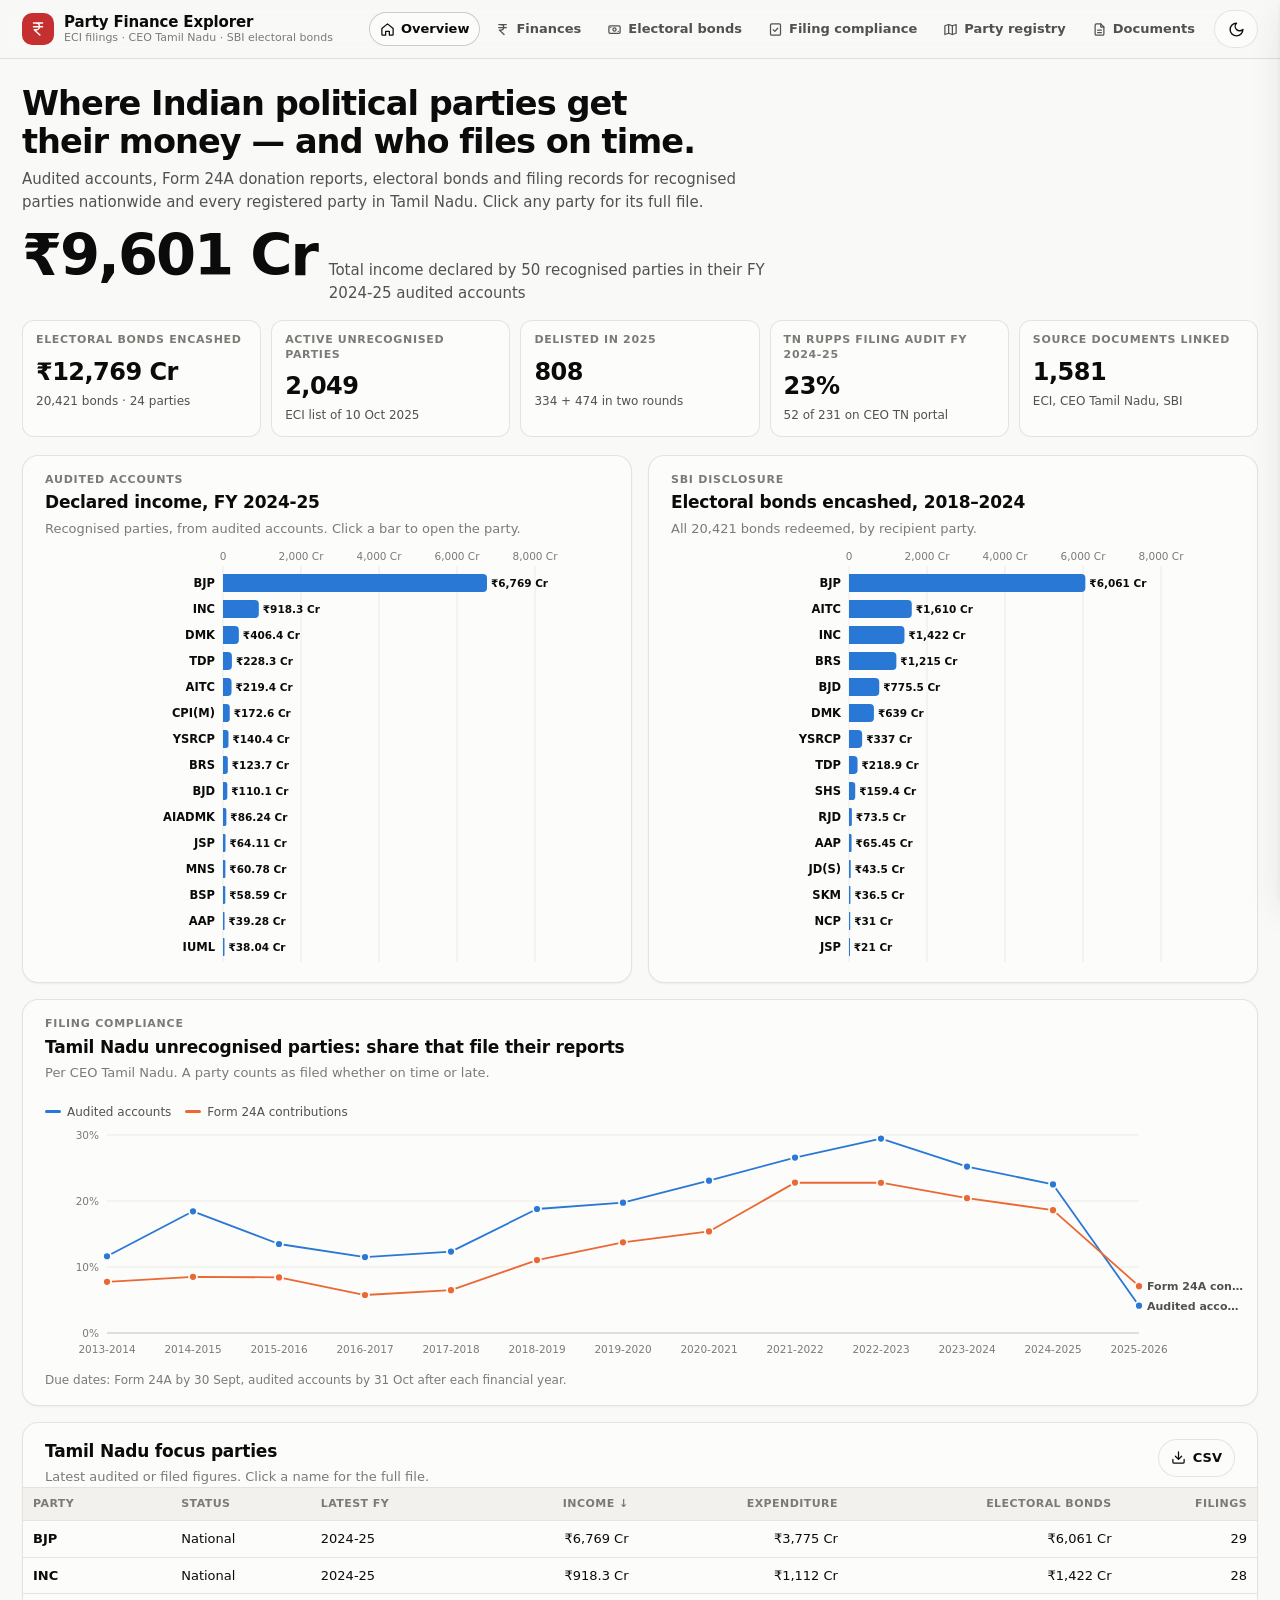
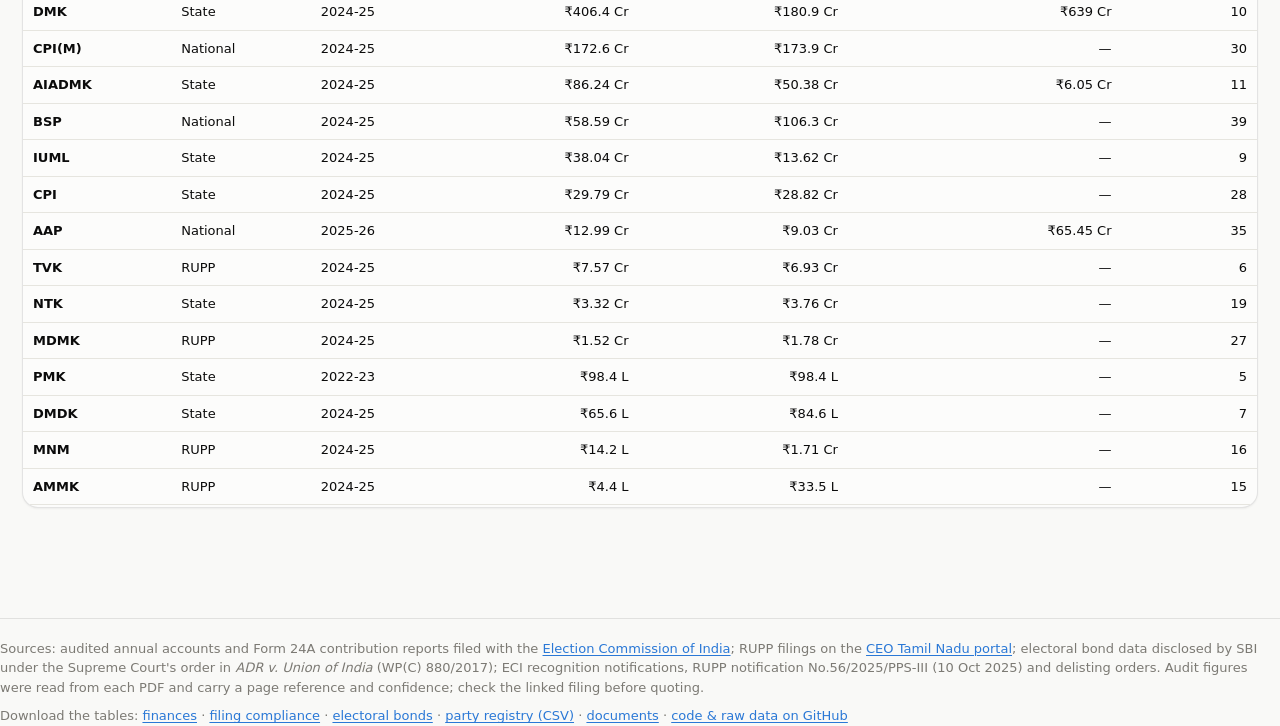
==== public/index.html @ d9f00700 "Party Finance Explorer: Indian political party finances from ECI, CEO Tamil Nadu and SBI filings Das" ====
<!doctype html>
<html lang="en">
<head>
<meta charset="utf-8">
<meta name="viewport" content="width=device-width, initial-scale=1, viewport-fit=cover">
<title>Party Finance Explorer</title>
<meta name="description" content="Explore Indian political parties' audited accounts, Form 24A contributions, electoral bonds, filing compliance and the ECI party registry. Every figure links to its official source.">
<meta name="color-scheme" content="light dark">
<link rel="icon" href="data:image/svg+xml,%3Csvg xmlns='http://www.w3.org/2000/svg' viewBox='0 0 32 32'%3E%3Crect width='32' height='32' rx='8' fill='%23c62f2f'/%3E%3Cpath d='M9 22V10h6.5a4 4 0 0 1 0 8H9' fill='none' stroke='%23fff' stroke-width='2.6' stroke-linecap='round' stroke-linejoin='round'/%3E%3C/svg%3E">
<link rel="stylesheet" href="kit/kit.css">
<link rel="stylesheet" href="app.css">
</head>
<body>
<svg xmlns="http://www.w3.org/2000/svg" style="display:none" aria-hidden="true">
  <symbol id="i-sun" viewBox="0 0 24 24"><g fill="none" stroke="currentColor" stroke-linecap="round" stroke-width="2"><circle cx="12" cy="12" r="4"/><path d="M12 2v2m0 16v2M4.93 4.93l1.41 1.41m11.32 11.32l1.41 1.41M2 12h2m16 0h2M6.34 17.66l-1.41 1.41m12.72-12.72l-1.41 1.41"/></g></symbol>
  <symbol id="i-moon" viewBox="0 0 24 24"><path fill="none" stroke="currentColor" stroke-linecap="round" stroke-linejoin="round" stroke-width="2" d="M12 3a6 6 0 0 0 9 9 9 9 0 1 1-9-9Z"/></symbol>
  <symbol id="i-home" viewBox="0 0 24 24"><g fill="none" stroke="currentColor" stroke-linecap="round" stroke-linejoin="round" stroke-width="2"><path d="M3 10.5 12 3l9 7.5V20a1 1 0 0 1-1 1h-5v-6H9v6H4a1 1 0 0 1-1-1z"/></g></symbol>
  <symbol id="i-rupee" viewBox="0 0 24 24"><path fill="none" stroke="currentColor" stroke-linecap="round" stroke-linejoin="round" stroke-width="2" d="M6 4h12M6 9h12M14.5 20 7 13h2.5a4.5 4.5 0 0 0 0-9"/></symbol>
  <symbol id="i-bond" viewBox="0 0 24 24"><g fill="none" stroke="currentColor" stroke-linecap="round" stroke-linejoin="round" stroke-width="2"><rect x="3" y="6" width="18" height="12" rx="2"/><circle cx="12" cy="12" r="2.5"/><path d="M6 9v.01M18 15v.01"/></g></symbol>
  <symbol id="i-check" viewBox="0 0 24 24"><g fill="none" stroke="currentColor" stroke-linecap="round" stroke-linejoin="round" stroke-width="2"><rect x="4" y="3" width="16" height="18" rx="2"/><path d="m8.5 12.5 2.5 2.5 4.5-5"/></g></symbol>
  <symbol id="i-map" viewBox="0 0 24 24"><g fill="none" stroke="currentColor" stroke-linecap="round" stroke-linejoin="round" stroke-width="2"><path d="M9 4 3 6v14l6-2 6 2 6-2V4l-6 2z"/><path d="M9 4v14m6-12v14"/></g></symbol>
  <symbol id="i-doc" viewBox="0 0 24 24"><g fill="none" stroke="currentColor" stroke-linecap="round" stroke-linejoin="round" stroke-width="2"><path d="M14 3H7a2 2 0 0 0-2 2v14a2 2 0 0 0 2 2h10a2 2 0 0 0 2-2V8z"/><path d="M14 3v5h5M9 13h6M9 17h6"/></g></symbol>
  <symbol id="i-download" viewBox="0 0 24 24"><g fill="none" stroke="currentColor" stroke-linecap="round" stroke-linejoin="round" stroke-width="2"><path d="M21 15v4a2 2 0 0 1-2 2H5a2 2 0 0 1-2-2v-4"/><path d="m7 10 5 5 5-5M12 15V3"/></g></symbol>
  <symbol id="i-close" viewBox="0 0 24 24"><path fill="none" stroke="currentColor" stroke-linecap="round" stroke-width="2" d="M18 6 6 18M6 6l12 12"/></symbol>
  <symbol id="i-search" viewBox="0 0 24 24"><g fill="none" stroke="currentColor" stroke-linecap="round" stroke-width="2"><circle cx="11" cy="11" r="7"/><path d="m20 20-3.5-3.5"/></g></symbol>
  <symbol id="i-external" viewBox="0 0 24 24"><path fill="none" stroke="currentColor" stroke-linecap="round" stroke-linejoin="round" stroke-width="2" d="M15 3h6v6m-11 5L21 3m-3 10v6a2 2 0 0 1-2 2H5a2 2 0 0 1-2-2V8a2 2 0 0 1 2-2h6"/></symbol>
  <symbol id="i-ok" viewBox="0 0 16 16"><path fill="none" stroke="currentColor" stroke-linecap="round" stroke-linejoin="round" stroke-width="2.2" d="m3.5 8.5 3 3 6-7"/></symbol>
  <symbol id="i-late" viewBox="0 0 16 16"><g fill="none" stroke="currentColor" stroke-linecap="round" stroke-width="2"><circle cx="8" cy="8" r="5.5"/><path d="M8 5v3.2l2 1.3"/></g></symbol>
  <symbol id="i-miss" viewBox="0 0 16 16"><path fill="none" stroke="currentColor" stroke-linecap="round" stroke-width="2.2" d="M4.5 4.5l7 7m0-7-7 7"/></symbol>
</svg>

<header class="topbar">
  <a class="brand" href="#overview">
    <span class="brand-mark" aria-hidden="true"><svg><use href="#i-rupee"></use></svg></span>
    <span class="brand-text">
      <strong>Party Finance Explorer</strong>
      <small>ECI filings · CEO Tamil Nadu · SBI electoral bonds</small>
    </span>
  </a>
  <span class="spacer"></span>
  <nav class="topnav" id="nav" aria-label="Views">
    <a href="#overview"><svg aria-hidden="true"><use href="#i-home"></use></svg><span>Overview</span></a>
    <a href="#finance"><svg aria-hidden="true"><use href="#i-rupee"></use></svg><span>Finances</span></a>
    <a href="#bonds"><svg aria-hidden="true"><use href="#i-bond"></use></svg><span>Electoral bonds</span></a>
    <a href="#compliance"><svg aria-hidden="true"><use href="#i-check"></use></svg><span>Filing compliance</span></a>
    <a href="#registry"><svg aria-hidden="true"><use href="#i-map"></use></svg><span>Party registry</span></a>
    <a href="#documents"><svg aria-hidden="true"><use href="#i-doc"></use></svg><span>Documents</span></a>
  </nav>
  <button class="icon-btn" id="theme-toggle" type="button" aria-label="Switch theme">
    <svg class="ic-dark" aria-hidden="true"><use href="#i-moon"></use></svg>
    <svg class="ic-light" aria-hidden="true"><use href="#i-sun"></use></svg>
  </button>
</header>

<main class="shell" id="main">
  <div class="loading" id="loading">Loading filings…</div>
</main>

<footer class="foot">
  <p>Sources: audited annual accounts and Form 24A contribution reports filed with the <a href="https://www.eci.gov.in/annual-audit-reports" target="_blank" rel="noopener">Election Commission of India</a>; RUPP filings on the <a href="https://www.erolls.tn.gov.in/dashboard/RUPPs.aspx" target="_blank" rel="noopener">CEO Tamil Nadu portal</a>; electoral bond data disclosed by SBI under the Supreme Court's order in <i>ADR v. Union of India</i> (WP(C) 880/2017); ECI recognition notifications, RUPP notification No.56/2025/PPS-III (10 Oct 2025) and delisting orders. Audit figures were read from each PDF and carry a page reference and confidence; check the linked filing before quoting.</p>
  <p>Download the tables: <a href="data/dash/finance.json">finances</a> · <a href="data/dash/compliance.json">filing compliance</a> · <a href="data/electoral_bonds_all.json">electoral bonds</a> · <a href="data/all_india_parties.csv">party registry (CSV)</a> · <a href="data/dash/documents.json">documents</a> · <a href="https://github.com/reclaimchennai/party-finance">code &amp; raw data on GitHub</a></p>
</footer>

<aside class="drawer" id="drawer" aria-hidden="true" aria-labelledby="drawer-title">
  <div class="drawer-scrim" data-close></div>
  <div class="drawer-panel" role="dialog" aria-modal="true">
    <div class="drawer-head">
      <div id="drawer-title"></div>
      <button class="icon-btn" type="button" data-close aria-label="Close"><svg><use href="#i-close"></use></svg></button>
    </div>
    <div class="drawer-body" id="drawer-body"></div>
  </div>
</aside>

<div class="tip" id="tip" role="status" aria-live="polite"></div>
<script src="app.js" type="module"></script>
</body>
</html>
---- public/kit/kit.css ----
/* ==========================================================================
   Shared kit for the trends dashboard and the Chennai report.

   Tokens, controls, cards, timeline and capture buttons are taken from
   cpi.reclaimchennai.city (web/css/app.css there) so the three sites read as
   one family: warm neutral surfaces, hairline grids, pill controls, a 44px
   touch target everywhere. Light and dark are each chosen, not inverted.

   Additions here: a red sequential ramp (--heat-*) for the count heatmaps,
   day/night colours for the clock charts, and a sticky control bar.
   ========================================================================== */

:root {
  color-scheme: light;
  --page: #f9f9f7; --surface: #fcfcfb; --surface-2: #f2f1ee; --surface-3: #ebeae5;
  --ink: #0b0b0b; --ink-2: #52514e; --ink-muted: #7c7a74;
  --grid: #e6e5df; --axis: #c3c2b7;
  --ring: rgba(11,11,11,.10); --ring-2: rgba(11,11,11,.20);
  --shadow-1: 0 1px 2px rgba(11,11,11,.05);
  --shadow-2: 0 2px 6px rgba(11,11,11,.06), 0 12px 32px rgba(11,11,11,.08);
  --series-1: #2a78d6; --series-2: #eb6834; --series-3: #1baf7a; --series-4: #eda100;
  --series-5: #e87ba4; --series-6: #008300; --series-7: #4a3aa7; --series-8: #e34948;
  --other: #b9b7af;
  /* red, light to dark: counts in the heatmaps */
  --heat-0: #f4f2ee;
  --heat-1: #fde4df; --heat-2: #f9bfb4; --heat-3: #f29482; --heat-4: #e36652;
  --heat-5: #c93f30; --heat-6: #a1271d; --heat-7: #6e1511;
  --day: #e09400; --day-soft: #fbe7bd; --night: #3d33a0; --night-soft: #d9d6f4;
  --good: #006300; --critical: #c62f2f;
  --r-lg: 16px; --r-md: 12px; --r-sm: 9px;
  --sans: system-ui, -apple-system, "Segoe UI", Roboto, "Helvetica Neue", sans-serif;
  --tap: 44px; --gut: 16px;
}
@media (prefers-color-scheme: dark) {
  :root:not([data-theme="light"]) {
    color-scheme: dark;
    --page: #0c0c0c; --surface: #171716; --surface-2: #1f1f1e; --surface-3: #2a2a28;
    --ink: #f7f7f5; --ink-2: #c3c2b7; --ink-muted: #8f8d86;
    --grid: #292928; --axis: #3d3d3a;
    --ring: rgba(255,255,255,.10); --ring-2: rgba(255,255,255,.22);
    --shadow-1: 0 1px 2px rgba(0,0,0,.5); --shadow-2: 0 2px 8px rgba(0,0,0,.45), 0 16px 40px rgba(0,0,0,.45);
    --series-1: #3987e5; --series-2: #d95926; --series-3: #199e70; --series-4: #c98500;
    --series-5: #d55181; --series-6: #17a417; --series-7: #9085e9; --series-8: #e66767;
    --other: #55534e;
    --heat-0: #1f1f1e;
    --heat-1: #3b211e; --heat-2: #5c2822; --heat-3: #873027; --heat-4: #b43c2f;
    --heat-5: #dc5545; --heat-6: #f18574; --heat-7: #fbbcb0;
    --day: #f0a81c; --day-soft: #4a3a17; --night: #9a90f0; --night-soft: #2c2850;
    --good: #17a417; --critical: #e05a5a;
  }
}
:root[data-theme="dark"] {
  color-scheme: dark;
  --page: #0c0c0c; --surface: #171716; --surface-2: #1f1f1e; --surface-3: #2a2a28;
  --ink: #f7f7f5; --ink-2: #c3c2b7; --ink-muted: #8f8d86;
  --grid: #292928; --axis: #3d3d3a;
  --ring: rgba(255,255,255,.10); --ring-2: rgba(255,255,255,.22);
  --shadow-1: 0 1px 2px rgba(0,0,0,.5); --shadow-2: 0 2px 8px rgba(0,0,0,.45), 0 16px 40px rgba(0,0,0,.45);
  --series-1: #3987e5; --series-2: #d95926; --series-3: #199e70; --series-4: #c98500;
  --series-5: #d55181; --series-6: #17a417; --series-7: #9085e9; --series-8: #e66767;
  --other: #55534e;
  --heat-0: #1f1f1e;
  --heat-1: #3b211e; --heat-2: #5c2822; --heat-3: #873027; --heat-4: #b43c2f;
  --heat-5: #dc5545; --heat-6: #f18574; --heat-7: #fbbcb0;
  --day: #f0a81c; --day-soft: #4a3a17; --night: #9a90f0; --night-soft: #2c2850;
  --good: #17a417; --critical: #e05a5a;
}
@media (min-width: 720px) { :root { --gut: 22px; } }

/* ---------------------------------------------------------------- base --- */
*, *::before, *::after { box-sizing: border-box; }
[hidden] { display: none !important; }
html { -webkit-text-size-adjust: 100%; scroll-padding-top: 130px; }
body {
  margin: 0; background: var(--page); color: var(--ink);
  font-family: var(--sans); font-size: 15px; line-height: 1.5;
  -webkit-font-smoothing: antialiased; overflow-x: hidden;
}
h1, h2, h3 { margin: 0; font-weight: 650; letter-spacing: -.012em; }
p { margin: 0; }
a { color: inherit; text-underline-offset: 2px; }
button, select, input { font: inherit; color: inherit; margin: 0; }
button { -webkit-tap-highlight-color: transparent; }
svg { display: block; }
.num { font-variant-numeric: tabular-nums; }
.sr-only { position: absolute; width: 1px; height: 1px; padding: 0; margin: -1px; overflow: hidden; clip: rect(0 0 0 0); white-space: nowrap; border: 0; }
.ic-inline { width: 1em; height: 1em; display: inline-block; vertical-align: -.12em; }
:focus-visible { outline: 2px solid var(--series-1); outline-offset: 2px; }

/* ------------------------------------------------------------- topbar --- */
.topbar {
  position: sticky; top: 0; z-index: 40;
  display: flex; align-items: center; gap: 8px;
  padding: 10px var(--gut); padding-top: max(10px, env(safe-area-inset-top));
  background: color-mix(in srgb, var(--page) 86%, transparent);
  backdrop-filter: saturate(1.7) blur(16px); -webkit-backdrop-filter: saturate(1.7) blur(16px);
  border-bottom: 1px solid var(--ring);
}
.brand { display: flex; align-items: center; gap: 10px; flex: 0 1 auto; min-width: 0; overflow: hidden; text-decoration: none; color: inherit; }
.brand-mark { width: 32px; height: 32px; flex: none; border-radius: 10px; display: grid; place-items: center; background: var(--critical); color: #fff; }
.brand-mark svg { width: 18px; height: 18px; }
.brand-text { display: none; flex-direction: column; min-width: 0; line-height: 1.2; }
.brand-text strong { font-size: .9375rem; font-weight: 660; letter-spacing: -.01em; white-space: nowrap; overflow: hidden; text-overflow: ellipsis; }
.brand-text small { font-size: .6875rem; color: var(--ink-muted); white-space: nowrap; overflow: hidden; text-overflow: ellipsis; }
@media (min-width: 560px) { .brand-text { display: flex; } }
.topbar .spacer { flex: 1 1 auto; }
.topnav { display: flex; gap: 4px; }
.topnav a {
  display: inline-flex; align-items: center; gap: 6px; height: 34px; padding: 0 11px;
  border-radius: 999px; text-decoration: none; color: var(--ink-2); font-size: .8125rem; font-weight: 560;
}
.topnav a svg { width: 15px; height: 15px; }
.topnav a:hover { background: var(--surface-3); color: var(--ink); }
.topnav a[aria-current="page"] { background: var(--surface); color: var(--ink); box-shadow: inset 0 0 0 1px var(--ring-2); }
@media (max-width: 640px) { .topnav a span { display: none; } .topnav a { padding: 0 10px; } }

/* ------------------------------------------------------------ controls --- */
.icon-btn {
  width: var(--tap); height: 38px; flex: none; display: grid; place-items: center;
  border: 1px solid var(--ring); border-radius: 999px; background: var(--surface); cursor: pointer;
  transition: background .14s ease, border-color .14s ease;
}
.icon-btn:hover { background: var(--surface-3); }
.icon-btn:active { transform: scale(.96); }
.icon-btn svg { width: 17px; height: 17px; }
.ic-dark, .ic-light { display: none; }
:root[data-theme="dark"] .ic-light { display: block; }
:root[data-theme="light"] .ic-dark { display: block; }
@media (prefers-color-scheme: dark) { :root:not([data-theme="light"]) .ic-light { display: block; } }
@media (prefers-color-scheme: light) { :root:not([data-theme="dark"]) .ic-dark { display: block; } }

.ctl {
  display: inline-flex; align-items: center; gap: 7px; height: 38px; padding: 0 12px;
  background: var(--surface); color: var(--ink); border: 1px solid var(--ring); border-radius: 999px;
  cursor: pointer; white-space: nowrap; font-size: .8125rem; font-weight: 550;
  transition: background .14s ease, border-color .14s ease;
}
.ctl:hover { background: var(--surface-3); }
.ctl svg { width: 15px; height: 15px; flex: none; }
.ctl .chev { width: 13px; height: 13px; opacity: .6; }
.ctl[aria-pressed="true"] {
  background: color-mix(in srgb, var(--series-1) 14%, var(--surface));
  border-color: color-mix(in srgb, var(--series-1) 45%, var(--ring)); color: var(--series-1);
}

.field {
  position: relative; display: inline-flex; align-items: center; height: 38px;
  border: 1px solid var(--ring); border-radius: 999px; background: var(--surface);
  padding: 0 34px 0 11px; max-width: 100%;
}
.field:hover { background: var(--surface-2); }
.field .ic-lead { width: 15px; height: 15px; flex: none; opacity: .65; margin-right: 7px; }
.field .lab { font-size: .6875rem; color: var(--ink-muted); font-weight: 600; margin-right: 6px; white-space: nowrap; letter-spacing: .02em; }
.field select { appearance: none; border: 0; background: transparent; cursor: pointer; font-size: .8125rem; font-weight: 600; padding: 0; height: 100%; max-width: 100%; text-overflow: ellipsis; min-width: 0; }
.field select:focus { outline: none; }
.field:focus-within { outline: 2px solid var(--series-1); outline-offset: 2px; }
.field .chev { position: absolute; right: 11px; width: 13px; height: 13px; opacity: .6; pointer-events: none; }

.segmented { display: inline-flex; padding: 3px; gap: 2px; flex: none; background: var(--surface-2); border: 1px solid var(--ring); border-radius: 999px; max-width: 100%; overflow-x: auto; scrollbar-width: none; }
.segmented::-webkit-scrollbar { display: none; }
.segmented button {
  display: inline-flex; align-items: center; gap: 6px; border: 0; background: transparent; color: var(--ink-2);
  height: 30px; padding: 0 12px; border-radius: 999px; cursor: pointer; font-size: .8125rem; font-weight: 550; white-space: nowrap;
  transition: background .14s ease, color .14s ease;
}
.segmented button svg { width: 14px; height: 14px; }
.segmented button:hover { color: var(--ink); }
.segmented button:disabled { opacity: .35; cursor: not-allowed; }
.segmented button[aria-pressed="true"] {
  background: var(--surface); color: var(--ink); box-shadow: var(--shadow-1);
  outline: 1.5px solid color-mix(in srgb, var(--series-1) 55%, transparent); outline-offset: -1.5px;
}

/* An on/off switch, for options that are a state rather than a choice between values. */
.switch { display: inline-flex; align-items: center; gap: 8px; height: 38px; padding: 0 12px 0 8px; border: 1px solid var(--ring); border-radius: 999px; background: var(--surface); cursor: pointer; font-size: .8125rem; font-weight: 550; white-space: nowrap; }
.switch:hover { background: var(--surface-2); }
.switch .knob { width: 30px; height: 18px; border-radius: 999px; background: var(--surface-3); border: 1px solid var(--ring-2); position: relative; transition: background .16s ease; flex: none; }
.switch .knob::after { content: ""; position: absolute; top: 1px; left: 1px; width: 14px; height: 14px; border-radius: 999px; background: var(--surface); box-shadow: var(--shadow-1); transition: transform .16s ease; }
.switch[aria-checked="true"] .knob { background: var(--series-1); border-color: var(--series-1); }
.switch[aria-checked="true"] .knob::after { transform: translateX(12px); }

/* --------------------------------------------------------------- shell --- */
.shell { padding: 0 var(--gut) 64px; max-width: 1280px; margin: 0 auto; }
.hero { padding: 28px 0 18px; display: grid; gap: 12px; }
.hero h1 { font-size: clamp(1.5rem, 5.6vw, 2.6rem); line-height: 1.1; letter-spacing: -.03em; font-weight: 690; max-width: 24ch; }
.hero p { color: var(--ink-2); max-width: 68ch; font-size: .9375rem; }
.tiles { display: grid; gap: 10px; margin-top: 6px; grid-template-columns: repeat(2, minmax(0, 1fr)); }
@media (min-width: 900px) { .tiles { grid-template-columns: repeat(4, minmax(0, 1fr)); } }
.tile { padding: 12px 13px; border-radius: var(--r-md); background: var(--surface); border: 1px solid var(--ring); min-width: 0; }
.tile .k { display: flex; align-items: center; gap: 6px; color: var(--ink-muted); font-size: .6875rem; font-weight: 640; letter-spacing: .06em; text-transform: uppercase; line-height: 1.3; overflow-wrap: anywhere; }
.tile .k svg { width: 14px; height: 14px; flex: none; align-self: flex-start; margin-top: 1px; }
.tile .v { margin-top: 6px; font-size: 1.5rem; font-weight: 650; letter-spacing: -.022em; font-variant-numeric: tabular-nums; }
.tile .d { margin-top: 2px; font-size: .75rem; color: var(--ink-2); }

/* The control bar: what every card below follows. Sticky under the topbar. */
.controlbar {
  position: sticky; top: 57px; z-index: 30;
  display: flex; flex-wrap: wrap; gap: 8px; align-items: center;
  padding: 10px 0; margin-bottom: 14px;
  background: color-mix(in srgb, var(--page) 90%, transparent);
  backdrop-filter: saturate(1.6) blur(14px); -webkit-backdrop-filter: saturate(1.6) blur(14px);
  border-bottom: 1px solid var(--ring);
}
.controlbar .grow { flex: 1 1 auto; }
/* on a phone the full bar would cover a third of the screen: it scrolls away, the timeline goes with it */
@media (max-width: 719px) {
  .controlbar { position: static; }
  /* ...and the timeline docks at the bottom of the screen, under the thumb */
  .tlbar {
    position: fixed; left: 0; right: 0; bottom: 0; z-index: 35;
    padding: 4px var(--gut) max(6px, env(safe-area-inset-bottom));
    background: color-mix(in srgb, var(--page) 92%, transparent);
    backdrop-filter: saturate(1.6) blur(14px); -webkit-backdrop-filter: saturate(1.6) blur(14px);
    border-top: 1px solid var(--ring);
  }
  body:has(.tlbar) { padding-bottom: 86px; }
}

/* --------------------------------------------------------------- cards --- */
.grid2 { display: grid; gap: 16px; }
@media (min-width: 1080px) { .grid2 { grid-template-columns: minmax(0, 1fr) minmax(0, 1fr); } .grid2 > .card { margin-bottom: 0; } .grid2 { margin-bottom: 16px; } }
.card { background: var(--surface); border: 1px solid var(--ring); border-radius: var(--r-lg); box-shadow: var(--shadow-1); margin-bottom: 16px; overflow: hidden; position: relative; }
.card-head { display: flex; align-items: flex-start; gap: 12px; flex-wrap: wrap; padding: 16px var(--gut) 0; }
.card-head .titles { flex: 1 1 260px; min-width: 0; }
.card-head .titles p { margin-top: 3px; color: var(--ink-muted); font-size: .8125rem; }
.card-head h2 { font-size: 1.0625rem; }
.card-head .kicker { font-size: .6875rem; letter-spacing: .07em; text-transform: uppercase; font-weight: 700; color: var(--ink-muted); margin-bottom: 2px; }
.card-body { padding: 10px var(--gut) 16px; position: relative; }
.toolbar { display: flex; align-items: center; gap: 8px; flex-wrap: wrap; padding: 12px var(--gut) 0; }
.note { color: var(--ink-muted); font-size: .75rem; margin-top: 10px; }
.lede { color: var(--ink-2); font-size: .875rem; max-width: 76ch; padding: 8px var(--gut) 0; }
.lede b { color: var(--ink); }

/* capture buttons, top right of each card */
.card-tools { display: flex; gap: 6px; flex: none; }
.card-tools button {
  width: 38px; height: 38px; border-radius: 11px; cursor: pointer; display: grid; place-items: center;
  background: var(--surface); color: var(--ink); border: 1px solid var(--ring);
}
.card-tools button:hover { background: var(--surface-3); }
.card-tools svg { width: 16px; height: 16px; }
.card-tools button[aria-pressed="true"] { background: var(--critical); border-color: var(--critical); color: #fff; animation: rec-pulse 1.6s ease-in-out infinite; }
@keyframes rec-pulse { 50% { opacity: .55; } }
.flash { position: absolute; inset: 0; pointer-events: none; background: #fff; opacity: 0; z-index: 4; }
.flash.on { animation: flash .42s ease-out; }
@keyframes flash { 0% { opacity: .82; } 100% { opacity: 0; } }
.toast {
  position: absolute; left: 50%; bottom: 14px; transform: translateX(-50%); max-width: calc(100% - 24px);
  padding: 8px 14px; border-radius: 999px; background: var(--ink); color: var(--page);
  font-size: .8125rem; font-weight: 550; white-space: nowrap; overflow: hidden; text-overflow: ellipsis;
  box-shadow: var(--shadow-2); pointer-events: none; z-index: 5;
}
.toast[hidden] { display: none; }
@media (prefers-reduced-motion: reduce) { .flash.on, .card-tools button[aria-pressed="true"] { animation: none; } }

/* -------------------------------------------------------------- legend --- */
.legend { display: flex; align-items: center; gap: 6px 14px; flex-wrap: wrap; padding: 10px var(--gut) 0; font-size: .75rem; color: var(--ink-2); }
.legend:empty { display: none; }
.legend-item { display: inline-flex; align-items: center; gap: 6px; }
.legend-item .swatch { width: 11px; height: 11px; border-radius: 3.5px; flex: none; box-shadow: 0 0 0 1.5px var(--surface); }
.legend-item .swatch.line { width: 16px; height: 3px; border-radius: 2px; }
.legend-ramp { display: inline-flex; align-items: center; gap: 8px; }
.legend-ramp .bar { height: 9px; width: 140px; border-radius: 999px; border: 1px solid var(--ring);
  background: linear-gradient(90deg, var(--heat-1), var(--heat-3), var(--heat-5), var(--heat-7)); }

/* ------------------------------------------------------------ timeline --- */
.timeline { padding: 6px var(--gut) 2px; }
.timeline[hidden] { display: none; }
.tl-row { display: flex; align-items: center; gap: 10px; }
.tl-play { width: var(--tap); height: var(--tap); flex: none; display: grid; place-items: center; padding: 0; border-radius: 999px; }
.tl-play svg { width: 18px; height: 18px; }
.tl-play[aria-pressed="true"] { background: color-mix(in srgb, var(--series-1) 14%, var(--surface)); border-color: color-mix(in srgb, var(--series-1) 45%, var(--ring)); color: var(--series-1); }
.tl-year { min-width: 3.4em; text-align: right; font-size: 1.25rem; font-weight: 700; letter-spacing: -.02em; font-variant-numeric: tabular-nums; }
input[type="range"].tl-slider { flex: 1 1 auto; min-width: 0; -webkit-appearance: none; appearance: none; height: var(--tap); background: transparent; cursor: pointer; }
.tl-slider::-webkit-slider-runnable-track { height: 4px; border-radius: 999px; background: var(--surface-3); border: 1px solid var(--ring); }
.tl-slider::-moz-range-track { height: 4px; border-radius: 999px; background: var(--surface-3); border: 1px solid var(--ring); }
.tl-slider::-webkit-slider-thumb { -webkit-appearance: none; appearance: none; width: 20px; height: 20px; border-radius: 999px; margin-top: -9px; background: var(--series-1); border: 2px solid var(--surface); box-shadow: var(--shadow-1); }
.tl-slider::-moz-range-thumb { width: 20px; height: 20px; border-radius: 999px; background: var(--series-1); border: 2px solid var(--surface); box-shadow: var(--shadow-1); }
.tl-scale { display: flex; justify-content: space-between; gap: 8px; padding: 0 2px 0 54px; font-size: .6875rem; color: var(--ink-muted); }

/* ------------------------------------------------------------- tooltip --- */
.tip {
  position: fixed; z-index: 90; pointer-events: none; min-width: 170px; max-width: min(330px, calc(100vw - 24px));
  padding: 10px 14px; border-radius: 12px; background: var(--surface); color: var(--ink);
  border: 1px solid var(--ring-2); box-shadow: var(--shadow-2); font-size: .8125rem;
  opacity: 0; transform: translateY(3px); transition: opacity .1s ease, transform .1s ease;
}
.tip.on { opacity: 1; transform: none; }
.tip .t { font-weight: 660; margin-bottom: 2px; }
.tip .s { color: var(--ink-muted); font-size: .75rem; }
.tip dl { display: grid; grid-template-columns: 1fr auto; gap: 3px 14px; margin: 8px 0 0; }
.tip dt { color: var(--ink-2); display: flex; align-items: center; gap: 6px; }
.tip dd { margin: 0; font-weight: 640; font-variant-numeric: tabular-nums; }
.tip .sw { width: 9px; height: 9px; border-radius: 3px; display: inline-block; }

/* -------------------------------------------------------------- charts --- */
.chart { width: 100%; display: block; overflow: visible; user-select: none; -webkit-user-select: none; }
.chart text { fill: var(--ink-2); font-size: 11px; font-family: var(--sans); }
.chart .axis-line { stroke: var(--axis); stroke-width: 1; }
.chart .grid-line { stroke: var(--grid); stroke-width: .75; }
.chart .tick { fill: var(--ink-muted); font-size: 10.5px; }
.chart .row-label { fill: var(--ink); font-size: 11.5px; font-weight: 560; }
.chart .row-label.hl { font-weight: 760; }
.chart .series-line { fill: none; stroke-width: 1.8; stroke-linejoin: round; stroke-linecap: round; }
.chart .series-line.dim { opacity: .18; }
.chart .dot { stroke: var(--surface); stroke-width: 1.8; }
.chart .val-label { font-size: 10.5px; font-weight: 750; fill: var(--ink); paint-order: stroke; stroke: var(--surface); stroke-width: 3px; stroke-linejoin: round; }
.chart .end-label { font-size: 11px; font-weight: 640; }
.chart .in-label { font-size: 10.5px; font-weight: 720; }
.chart .crosshair { stroke: var(--axis); stroke-width: 1; stroke-dasharray: 3 3; }
.chart .year-mark { stroke: var(--ink); stroke-width: 1.2; opacity: .5; }
.chart .year-tag { font-size: 11px; font-weight: 760; fill: var(--ink); }
.chart .hit { fill: transparent; }
.chart .big-year { font-size: 44px; font-weight: 760; fill: var(--ink); opacity: .1; letter-spacing: -.03em; }
.chart .cell-n { font-size: 10.5px; font-weight: 720; }
.chart .cell-p { font-size: 9px; font-weight: 520; opacity: .85; }
.chart .dial { fill: var(--surface-2); stroke: var(--ring-2); stroke-width: 1; }
.chart .dial-tick { stroke: var(--axis); stroke-width: 1.2; }
.chart .dial-num { font-size: 12px; font-weight: 640; fill: var(--ink-muted); }
.chart .dial-title { font-size: 15px; font-weight: 720; fill: var(--ink); }
.chart .dial-sub { font-size: 11px; fill: var(--ink-2); }
.chart .ghost { fill: none; stroke: var(--ink-2); stroke-width: 1.2; stroke-dasharray: 3 3; opacity: .7; }
.chart-wrap { overflow-x: auto; overscroll-behavior-x: contain; }

.empty { display: grid; place-items: center; min-height: 160px; padding: 20px; color: var(--ink-muted); font-size: .875rem; text-align: center; }

/* ------------------------------------------------------- search overlay --- */
.overlay { position: fixed; inset: 0; z-index: 80; background: color-mix(in srgb, var(--page) 62%, transparent); backdrop-filter: blur(5px); -webkit-backdrop-filter: blur(5px); display: grid; align-items: start; justify-items: center; padding: 12px; padding-top: max(60px, env(safe-area-inset-top)); }
.overlay[hidden] { display: none; }
.overlay-panel { width: min(560px, 100%); background: var(--surface); border: 1px solid var(--ring-2); border-radius: var(--r-lg); box-shadow: var(--shadow-2); overflow: hidden; }
.overlay-head { display: flex; align-items: center; gap: 9px; padding: 10px 10px 10px 14px; border-bottom: 1px solid var(--ring); }
.overlay-head .ic-lead { width: 17px; height: 17px; opacity: .6; flex: none; }
.overlay-head input { flex: 1 1 auto; min-width: 0; height: 38px; border: 0; background: transparent; font-size: 1rem; }
.overlay-head input:focus { outline: none; }
.results { max-height: min(62vh, 520px); overflow-y: auto; padding: 6px; }
.results .grp { padding: 10px 10px 4px; font-size: .6875rem; font-weight: 700; letter-spacing: .06em; text-transform: uppercase; color: var(--ink-muted); }
.results button { display: flex; align-items: center; gap: 10px; width: 100%; text-align: left; border: 0; background: transparent; padding: 9px 10px; border-radius: var(--r-sm); cursor: pointer; font-size: .875rem; min-height: 40px; }
.results button:hover, .results button.active { background: var(--surface-2); }
.results button svg { width: 15px; height: 15px; opacity: .6; flex: none; }
.results .yr { margin-left: auto; color: var(--ink-muted); font-size: .75rem; font-variant-numeric: tabular-nums; }

/* -------------------------------------------------------------- report --- */
.prose { max-width: 74ch; color: var(--ink-2); font-size: .9375rem; display: grid; gap: 10px; padding: 4px 0 18px; }
.prose b { color: var(--ink); }
.section-title { font-size: 1.375rem; letter-spacing: -.02em; margin: 30px 0 4px; }

/* -------------------------------------------------------------- footer --- */
footer.foot { margin-top: 30px; padding-top: 20px; border-top: 1px solid var(--ring); color: var(--ink-muted); font-size: .8125rem; display: grid; gap: 9px; }
footer.foot h3 { font-size: .8125rem; color: var(--ink-2); margin-top: 6px; }
footer.foot ul { margin: 0; padding-left: 18px; display: grid; gap: 4px; }
footer.foot a { color: var(--series-1); }
footer.foot .credits { font-size: .75rem; line-height: 1.6; }

/* ------------------------------------------------------------ the law --- */
.law .card-body { padding-top: 6px; }
.law-list { display: grid; grid-template-columns: max-content 1fr; gap: 6px 16px; margin: 4px 0 8px; font-size: .875rem; }
.law-list dt { font-weight: 650; color: var(--ink); white-space: nowrap; }
.law-list dd { margin: 0; color: var(--ink-2); }
.law details summary { cursor: pointer; font-size: .8125rem; color: var(--series-1); margin: 6px 0; }
@media (max-width: 560px) { .law-list { grid-template-columns: 1fr; } .law-list dt { white-space: normal; } .law-list dd { margin-bottom: 6px; } }
.chart .axis-unit { font-weight: 600; letter-spacing: .02em; }

.chart-notes { list-style: none; margin: 4px 0 8px; padding: 0; display: grid; gap: 6px; }
.chart-notes li { font-size: .8125rem; line-height: 1.45; color: var(--ink-2); padding-left: 10px; border-left: 2px solid var(--ink-muted); }
.chart-notes li.check { border-left-color: var(--warning, #d97706); }
.chart-notes li b { color: var(--ink); margin-right: 4px; font-variant-numeric: tabular-nums; }
.chart-notes .nmark { display: inline-grid; place-items: center; width: 18px; height: 18px; margin-right: 6px; border-radius: 50%;
  border: 1.2px solid var(--ink-2); font-size: .6875rem; font-weight: 700; color: var(--ink); vertical-align: 1px; }
.chart-notes li.check .nmark { border-color: var(--warning, #d97706); }

/* --------------------------------------------------------- place picker --- */
.picker { position: relative; display: flex; flex-wrap: wrap; align-items: center; gap: 6px; max-width: 100%; }
.picker-chips { display: contents; }
.picker-chip { display: inline-flex; align-items: center; gap: 6px; height: 34px; padding: 0 4px 0 11px; border: 1px solid var(--ring); border-radius: 999px; background: var(--surface); max-width: 100%; }
.picker-chip.focus { border-color: var(--ring-2); box-shadow: inset 0 0 0 1px var(--ring-2); }
.picker-chip .dot { width: 10px; height: 10px; border-radius: 999px; flex: none; }
.picker-chip .nm { border: 0; background: transparent; padding: 0; font: inherit; font-size: .8125rem; font-weight: 600; color: var(--ink); cursor: pointer; white-space: nowrap; overflow: hidden; text-overflow: ellipsis; max-width: 22ch; }
.picker-chip .x { display: grid; place-items: center; width: 26px; height: 26px; border: 0; border-radius: 999px; background: transparent; color: var(--ink-muted); cursor: pointer; flex: none; }
.picker-chip .x:hover { background: var(--surface-3); color: var(--ink); }
.picker-chip .x svg { width: 13px; height: 13px; }
.picker-add { height: 34px; }
.picker-panel { position: absolute; z-index: 70; top: calc(100% + 6px); left: 0; width: min(380px, calc(100vw - 2 * var(--gut))); background: var(--surface); border: 1px solid var(--ring-2); border-radius: var(--r-md); box-shadow: var(--shadow-2); overflow: hidden; }
.picker-panel[hidden] { display: none; }
.picker-search { display: flex; align-items: center; gap: 8px; padding: 6px 10px; border-bottom: 1px solid var(--ring); }
.picker-search .ic-lead { width: 15px; height: 15px; opacity: .6; flex: none; }
.picker-search input { flex: 1 1 auto; min-width: 0; height: 36px; border: 0; background: transparent; font-size: .9375rem; }
.picker-search input:focus { outline: none; }
.picker-list { max-height: min(52vh, 420px); overflow-y: auto; padding: 4px; }
.picker-list .grp { padding: 9px 9px 3px; font-size: .6875rem; font-weight: 700; letter-spacing: .06em; text-transform: uppercase; color: var(--ink-muted); }
.picker-list button { display: flex; align-items: center; gap: 9px; width: 100%; text-align: left; border: 0; background: transparent; padding: 7px 9px; border-radius: var(--r-sm); cursor: pointer; font-size: .875rem; min-height: 36px; color: var(--ink); }
.picker-list button:hover { background: var(--surface-2); }
.picker-list button:disabled { opacity: .4; cursor: not-allowed; }
.picker-list .box { width: 16px; height: 16px; border: 1.5px solid var(--ring-2); border-radius: 4px; display: grid; place-items: center; flex: none; }
.picker-list button[aria-selected="true"] .box { background: var(--series-1); border-color: var(--series-1); }
.picker-list .box .tick { width: 11px; height: 11px; color: #fff; }
.picker-list .yr { margin-left: auto; color: var(--ink-muted); font-size: .75rem; font-variant-numeric: tabular-nums; }
.picker-foot { display: flex; align-items: center; justify-content: space-between; gap: 8px; padding: 8px 10px; border-top: 1px solid var(--ring); font-size: .75rem; color: var(--ink-muted); }
---- public/app.css ----
/* Party Finance Explorer — app layer over kit.css */
:root { --series-7: #6250d6; --status-good: #0ca30c; --status-warn: #fab219; --status-serious: #ec835a; --status-critical: #d03b3b; }
@media (prefers-color-scheme: dark) { :root:not([data-theme="light"]) { --series-7: #9085e9; } }
:root[data-theme="dark"] { --series-7: #9085e9; }

body { background: var(--page); }
.topnav { overflow-x: auto; scrollbar-width: none; }
.topnav::-webkit-scrollbar { display: none; }
@media (max-width: 1100px) { .topnav a span { display: none; } .topnav a { padding: 0 10px; } }
@media (max-width: 560px) { .topbar { flex-wrap: wrap; } .topnav { order: 3; width: 100%; justify-content: space-between; } }

.loading { padding: 80px 0; text-align: center; color: var(--ink-muted); }
.view-head { padding: 26px 0 14px; display: grid; gap: 8px; }
.view-head h1 { font-size: clamp(1.4rem, 4.4vw, 2.1rem); line-height: 1.12; letter-spacing: -.028em; font-weight: 690; max-width: 30ch; }
.view-head p { color: var(--ink-2); max-width: 78ch; font-size: .9375rem; }

/* hero figure: one per view */
.hero-fig { display: flex; align-items: baseline; gap: 12px; flex-wrap: wrap; }
.hero-fig .big { font-size: clamp(2.6rem, 7vw, 3.6rem); font-weight: 700; letter-spacing: -.035em; line-height: 1; }
.hero-fig .cap { color: var(--ink-2); font-size: .9375rem; max-width: 46ch; }
.tiles.five { grid-template-columns: repeat(2, minmax(0, 1fr)); }
@media (min-width: 900px) { .tiles.five { grid-template-columns: repeat(5, minmax(0, 1fr)); } }
.tile .v { font-variant-numeric: normal; }
.tile.link { cursor: pointer; }
.tile.link:hover { background: var(--surface-2); }

.controlbar .field select { max-width: 26ch; }
.search { position: relative; display: inline-flex; align-items: center; height: 38px; border: 1px solid var(--ring); border-radius: 999px; background: var(--surface); padding: 0 12px; gap: 7px; min-width: 0; flex: 1 1 200px; max-width: 340px; }
.search svg { width: 15px; height: 15px; opacity: .6; flex: none; }
.search input { border: 0; background: transparent; height: 100%; min-width: 0; flex: 1; font-size: .875rem; }
.search input:focus { outline: none; }
.search:focus-within { outline: 2px solid var(--series-1); outline-offset: 2px; }
.ctl.small { height: 32px; padding: 0 10px; font-size: .75rem; }
.count-pill { font-size: .75rem; color: var(--ink-muted); font-variant-numeric: tabular-nums; white-space: nowrap; }

.grid-2 { display: grid; gap: 16px; }
@media (min-width: 1080px) { .grid-2 { grid-template-columns: minmax(0, 1fr) minmax(0, 1fr); } .grid-2 > .card { margin-bottom: 0; } .grid-2 { margin-bottom: 16px; } }
.grid-32 { display: grid; gap: 16px; }
@media (min-width: 1080px) { .grid-32 { grid-template-columns: minmax(0, 3fr) minmax(0, 2fr); } .grid-32 > .card { margin-bottom: 0; } .grid-32 { margin-bottom: 16px; } }

.chart .bar { transition: opacity .12s ease; }
.chart .bar:hover, .chart .bar.hover { opacity: .78; }
.chart .bar.dim { opacity: .28; }
.chart .clickable { cursor: pointer; }
.chart .row-label.clickable:hover { text-decoration: underline; }
.chart .area { opacity: .1; }
.chart .zero-line { stroke: var(--axis); stroke-width: 1; }

/* tables */
.table-wrap { overflow: auto; max-height: 620px; border-top: 1px solid var(--ring); }
table.data { width: 100%; border-collapse: collapse; font-size: .8125rem; }
table.data th, table.data td { padding: 8px 10px; text-align: left; border-bottom: 1px solid var(--grid); white-space: nowrap; }
table.data th { position: sticky; top: 0; background: var(--surface-2); z-index: 1; font-size: .6875rem; font-weight: 700; letter-spacing: .04em; text-transform: uppercase; color: var(--ink-muted); cursor: pointer; user-select: none; }
table.data th.num, table.data td.num { text-align: right; font-variant-numeric: tabular-nums; }
table.data th[aria-sort="ascending"]::after { content: " ↑"; }
table.data th[aria-sort="descending"]::after { content: " ↓"; }
table.data tbody tr:hover { background: var(--surface-2); }
table.data td.wrap { white-space: normal; min-width: 220px; }
table.data td.muted { color: var(--ink-muted); }
table.data a { color: var(--series-1); text-decoration: none; }
table.data a:hover { text-decoration: underline; }
.party-link { border: 0; background: none; padding: 0; color: var(--ink); font-weight: 600; cursor: pointer; text-align: left; }
.party-link:hover { color: var(--series-1); text-decoration: underline; }
.neg { color: var(--critical); }
.pager { display: flex; align-items: center; gap: 8px; justify-content: flex-end; padding: 10px var(--gut); font-size: .8125rem; color: var(--ink-muted); }

.badge { display: inline-flex; align-items: center; gap: 4px; height: 20px; padding: 0 7px; border-radius: 999px; font-size: .6875rem; font-weight: 650; background: var(--surface-3); color: var(--ink-2); white-space: nowrap; }
.badge svg { width: 11px; height: 11px; }
.badge.conf-high { background: color-mix(in srgb, var(--status-good) 16%, var(--surface)); color: var(--good); }
.badge.conf-medium { background: color-mix(in srgb, var(--status-warn) 22%, var(--surface)); color: var(--ink); }
.badge.conf-low { background: color-mix(in srgb, var(--status-critical) 16%, var(--surface)); color: var(--critical); }

/* compliance heatmap (status cells always carry an icon, never colour alone) */
.hm { display: grid; gap: 2px; font-size: .75rem; }
.hm-row { display: contents; }
.hm .lab { padding: 0 8px 0 0; display: flex; align-items: center; min-height: 26px; overflow: hidden; white-space: nowrap; text-overflow: ellipsis; }
.hm .lab button { overflow: hidden; text-overflow: ellipsis; }
.hm .colh { font-size: .6875rem; color: var(--ink-muted); font-weight: 650; text-align: center; padding-bottom: 4px; }
.hm .cell { height: 26px; border-radius: 5px; display: grid; place-items: center; background: var(--surface-2); color: var(--ink-muted); }
.hm .cell svg { width: 13px; height: 13px; }
.hm .cell.ok { background: color-mix(in srgb, var(--status-good) 26%, var(--surface)); color: var(--good); }
.hm .cell.late { background: color-mix(in srgb, var(--status-warn) 34%, var(--surface)); color: var(--ink); }
.hm .cell.miss { background: color-mix(in srgb, var(--status-critical) 20%, var(--surface)); color: var(--critical); }
.hm .cell.na { background: transparent; }
.hm .cell.pending { background: var(--surface-2); color: var(--ink-2); }
.hm .cell[data-url] { cursor: pointer; }
.hm .cell:hover { outline: 1.5px solid var(--ring-2); }
.hm .rate { text-align: right; font-variant-numeric: tabular-nums; color: var(--ink-2); padding-left: 8px; display: flex; align-items: center; justify-content: flex-end; }
.status-key { display: flex; gap: 14px; flex-wrap: wrap; font-size: .75rem; color: var(--ink-2); padding: 10px var(--gut) 0; }
.status-key span { display: inline-flex; gap: 6px; align-items: center; }
.status-key .cell { width: 20px; height: 18px; display: inline-grid; place-items: center; border-radius: 4px; }
.status-key .cell svg { width: 11px; height: 11px; }

/* map */
.map-svg path.state { stroke: var(--surface); stroke-width: .6; cursor: pointer; transition: opacity .12s; }
.map-svg path.state:hover { opacity: .8; }
.map-svg path.state.sel { stroke: var(--ink); stroke-width: 1.6; }
.map-svg circle.hq { stroke: var(--surface); stroke-width: .6; pointer-events: none; }
.ramp-legend { display: flex; align-items: center; gap: 8px; font-size: .75rem; color: var(--ink-2); padding: 8px var(--gut) 0; }
.ramp-legend .bar { height: 9px; width: 160px; border-radius: 999px; border: 1px solid var(--ring); background: linear-gradient(90deg, #cde2fb, #86b6ef, #3987e5, #1c5cab, #0d366b); }
@media (prefers-color-scheme: dark) { :root:not([data-theme="light"]) .ramp-legend .bar { background: linear-gradient(90deg, #104281, #1c5cab, #2a78d6, #86b6ef, #b7d3f6); } }
:root[data-theme="dark"] .ramp-legend .bar { background: linear-gradient(90deg, #104281, #1c5cab, #2a78d6, #86b6ef, #b7d3f6); }

/* documents list */
.doc-list { display: grid; gap: 0; }
.doc { display: grid; grid-template-columns: auto 1fr auto; gap: 4px 12px; padding: 11px var(--gut); border-top: 1px solid var(--grid); align-items: center; }
.doc .ic { width: 30px; height: 30px; border-radius: 8px; background: var(--surface-2); display: grid; place-items: center; }
.doc .ic svg { width: 16px; height: 16px; opacity: .7; }
.doc .t { font-size: .875rem; font-weight: 560; color: var(--ink); text-decoration: none; overflow-wrap: anywhere; }
.doc .t:hover { color: var(--series-1); text-decoration: underline; }
.doc .m { font-size: .75rem; color: var(--ink-muted); display: flex; gap: 8px; flex-wrap: wrap; }

/* drawer */
.drawer { position: fixed; inset: 0; z-index: 85; pointer-events: none; }
.drawer-scrim { position: absolute; inset: 0; background: color-mix(in srgb, var(--page) 55%, transparent); opacity: 0; transition: opacity .18s; backdrop-filter: blur(3px); -webkit-backdrop-filter: blur(3px); }
.drawer-panel { position: absolute; top: 0; right: 0; bottom: 0; width: min(720px, 100vw); background: var(--page); border-left: 1px solid var(--ring-2); box-shadow: var(--shadow-2); transform: translateX(100%); transition: transform .22s ease; display: flex; flex-direction: column; }
.drawer.open { pointer-events: auto; }
.drawer.open .drawer-scrim { opacity: 1; }
.drawer.open .drawer-panel { transform: none; }
.drawer-head { display: flex; align-items: flex-start; gap: 12px; padding: 16px var(--gut); border-bottom: 1px solid var(--ring); }
.drawer-head > div { flex: 1; min-width: 0; }
.drawer-body { overflow-y: auto; padding: 16px var(--gut) 40px; flex: 1; }
.drawer-body .card { margin-bottom: 14px; }
.p-title { display: flex; align-items: center; gap: 12px; }
.p-title img { width: 44px; height: 44px; object-fit: contain; border-radius: 10px; background: #fff; border: 1px solid var(--ring); flex: none; }
.p-title .mono { width: 44px; height: 44px; border-radius: 10px; display: grid; place-items: center; background: var(--surface-3); font-weight: 750; font-size: .75rem; flex: none; }
.p-title h2 { font-size: 1.25rem; line-height: 1.2; }
.p-title .sub { font-size: .8125rem; color: var(--ink-muted); }
.facts { display: grid; grid-template-columns: max-content 1fr; gap: 5px 14px; font-size: .8125rem; margin: 0; }
.facts dt { color: var(--ink-muted); }
.facts dd { margin: 0; color: var(--ink); }

.tip { max-width: min(360px, calc(100vw - 24px)); }
.tip .key { width: 12px; height: 3px; border-radius: 2px; display: inline-block; }
.tip .src { margin-top: 6px; font-size: .6875rem; color: var(--ink-muted); }

.callouts { display: grid; gap: 10px; }
@media (min-width: 900px) { .callouts { grid-template-columns: repeat(3, minmax(0, 1fr)); } }
.callout { padding: 14px var(--gut); border-radius: var(--r-md); background: var(--surface); border: 1px solid var(--ring); }
.callout .n { font-size: 1.375rem; font-weight: 680; letter-spacing: -.02em; }
.callout p { font-size: .8125rem; color: var(--ink-2); margin-top: 4px; }
.callout button { margin-top: 8px; }
@media (max-width: 900px) { .brand-text { display: none; } }

/* small multiples: one panel per party */
.multiples { display: grid; gap: 14px 18px; grid-template-columns: repeat(auto-fill, minmax(250px, 1fr)); margin-top: 12px; }
.mini { min-width: 0; border-top: 1px solid var(--grid); padding-top: 8px; }
.mini-head { display: flex; align-items: baseline; justify-content: space-between; gap: 8px; font-size: .8125rem; margin-bottom: 2px; }
.mini-head .mini-v { color: var(--ink-muted); font-size: .75rem; font-variant-numeric: tabular-nums; white-space: nowrap; }
.mini .legend { padding: 4px 0 0; }
.card .legend { padding-left: 0; }
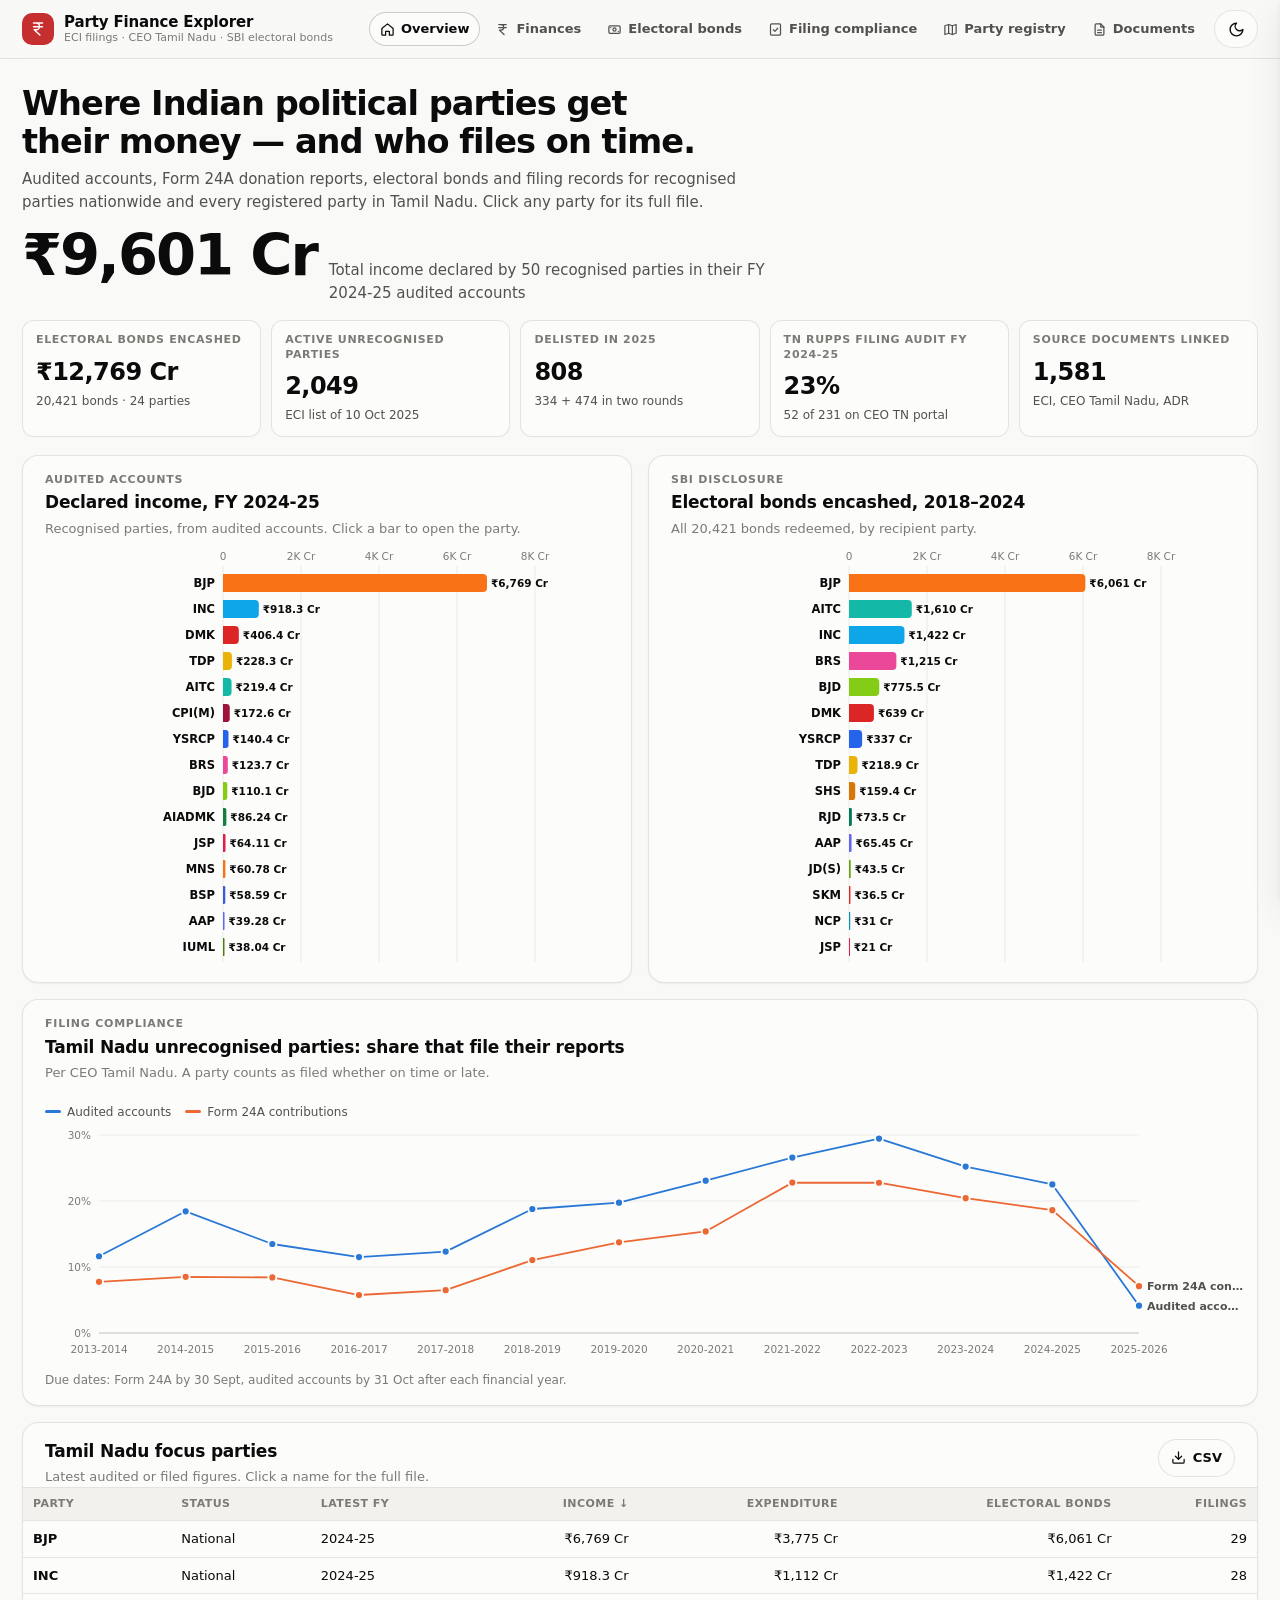
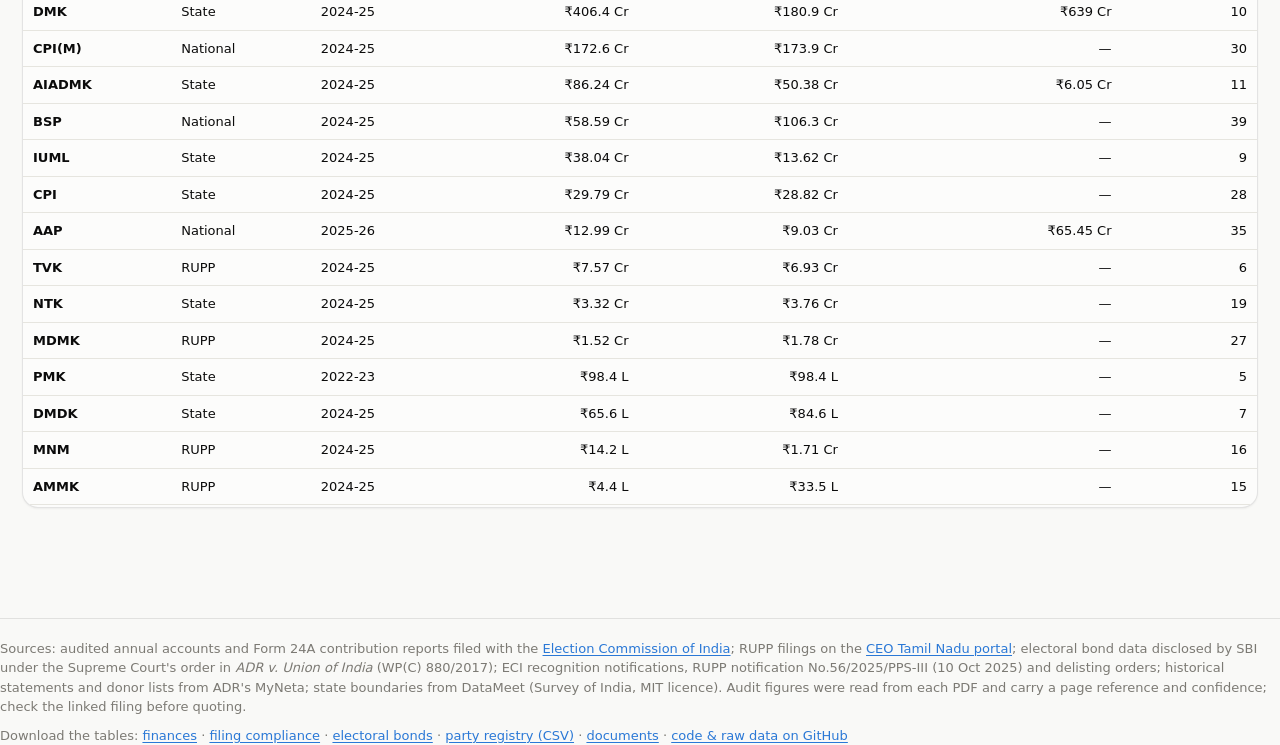
==== commit e46b6910: "feat: history back to 2001-02, itemised TN filings, party colours, faster mobile-first site - ADR My" ====
--- a/public/index.html
+++ b/public/index.html
@@ -7,8 +7,8 @@
 <meta name="description" content="Explore Indian political parties' audited accounts, Form 24A contributions, electoral bonds, filing compliance and the ECI party registry. Every figure links to its official source.">
 <meta name="color-scheme" content="light dark">
 <link rel="icon" href="data:image/svg+xml,%3Csvg xmlns='http://www.w3.org/2000/svg' viewBox='0 0 32 32'%3E%3Crect width='32' height='32' rx='8' fill='%23c62f2f'/%3E%3Cpath d='M9 22V10h6.5a4 4 0 0 1 0 8H9' fill='none' stroke='%23fff' stroke-width='2.6' stroke-linecap='round' stroke-linejoin='round'/%3E%3C/svg%3E">
-<link rel="stylesheet" href="kit/kit.css">
-<link rel="stylesheet" href="app.css">
+<link rel="stylesheet" href="kit/kit.css?v=2b29d8f810">
+<link rel="stylesheet" href="app.css?v=886072bf6c">
 </head>
 <body>
 <svg xmlns="http://www.w3.org/2000/svg" style="display:none" aria-hidden="true">
@@ -57,7 +57,7 @@
 </main>
 
 <footer class="foot">
-  <p>Sources: audited annual accounts and Form 24A contribution reports filed with the <a href="https://www.eci.gov.in/annual-audit-reports" target="_blank" rel="noopener">Election Commission of India</a>; RUPP filings on the <a href="https://www.erolls.tn.gov.in/dashboard/RUPPs.aspx" target="_blank" rel="noopener">CEO Tamil Nadu portal</a>; electoral bond data disclosed by SBI under the Supreme Court's order in <i>ADR v. Union of India</i> (WP(C) 880/2017); ECI recognition notifications, RUPP notification No.56/2025/PPS-III (10 Oct 2025) and delisting orders. Audit figures were read from each PDF and carry a page reference and confidence; check the linked filing before quoting.</p>
+  <p>Sources: audited annual accounts and Form 24A contribution reports filed with the <a href="https://www.eci.gov.in/annual-audit-reports" target="_blank" rel="noopener">Election Commission of India</a>; RUPP filings on the <a href="https://www.erolls.tn.gov.in/dashboard/RUPPs.aspx" target="_blank" rel="noopener">CEO Tamil Nadu portal</a>; electoral bond data disclosed by SBI under the Supreme Court's order in <i>ADR v. Union of India</i> (WP(C) 880/2017); ECI recognition notifications, RUPP notification No.56/2025/PPS-III (10 Oct 2025) and delisting orders; historical statements and donor lists from ADR's MyNeta; state boundaries from DataMeet (Survey of India, MIT licence). Audit figures were read from each PDF and carry a page reference and confidence; check the linked filing before quoting.</p>
   <p>Download the tables: <a href="data/dash/finance.json">finances</a> · <a href="data/dash/compliance.json">filing compliance</a> · <a href="data/electoral_bonds_all.json">electoral bonds</a> · <a href="data/all_india_parties.csv">party registry (CSV)</a> · <a href="data/dash/documents.json">documents</a> · <a href="https://github.com/reclaimchennai/party-finance">code &amp; raw data on GitHub</a></p>
 </footer>
 
@@ -73,6 +73,6 @@
 </aside>
 
 <div class="tip" id="tip" role="status" aria-live="polite"></div>
-<script src="app.js" type="module"></script>
+<script src="app.js?v=345c3a9f82" type="module"></script>
 </body>
 </html>
--- a/public/app.css
+++ b/public/app.css
@@ -1,7 +1,7 @@
 /* Party Finance Explorer — app layer over kit.css */
-:root { --series-7: #6250d6; --status-good: #0ca30c; --status-warn: #fab219; --status-serious: #ec835a; --status-critical: #d03b3b; }
-@media (prefers-color-scheme: dark) { :root:not([data-theme="light"]) { --series-7: #9085e9; } }
-:root[data-theme="dark"] { --series-7: #9085e9; }
+:root { --party-default: #8a94a6; --series-7: #6250d6; --status-good: #0ca30c; --status-warn: #fab219; --status-serious: #ec835a; --status-critical: #d03b3b; }
+@media (prefers-color-scheme: dark) { :root:not([data-theme="light"]) { --series-7: #9085e9; --party-default: #7d8799; } }
+:root[data-theme="dark"] { --series-7: #9085e9; --party-default: #7d8799; }
 
 body { background: var(--page); }
 .topnav { overflow-x: auto; scrollbar-width: none; }
@@ -149,3 +149,10 @@
 .mini-head .mini-v { color: var(--ink-muted); font-size: .75rem; font-variant-numeric: tabular-nums; white-space: nowrap; }
 .mini .legend { padding: 4px 0 0; }
 .card .legend { padding-left: 0; }
+
+/* drawer statement detail */
+.stmt-grid { display: grid; gap: 14px; margin-top: 10px; }
+@media (min-width: 640px) { .stmt-grid { grid-template-columns: 1fr 1fr; } }
+.stmt h3 { font-size: .8125rem; margin: 0 0 4px; color: var(--ink-2); }
+.stmt table.data td { padding: 5px 6px; font-size: .78rem; }
+.stmt table.data td.wrap { min-width: 0; }
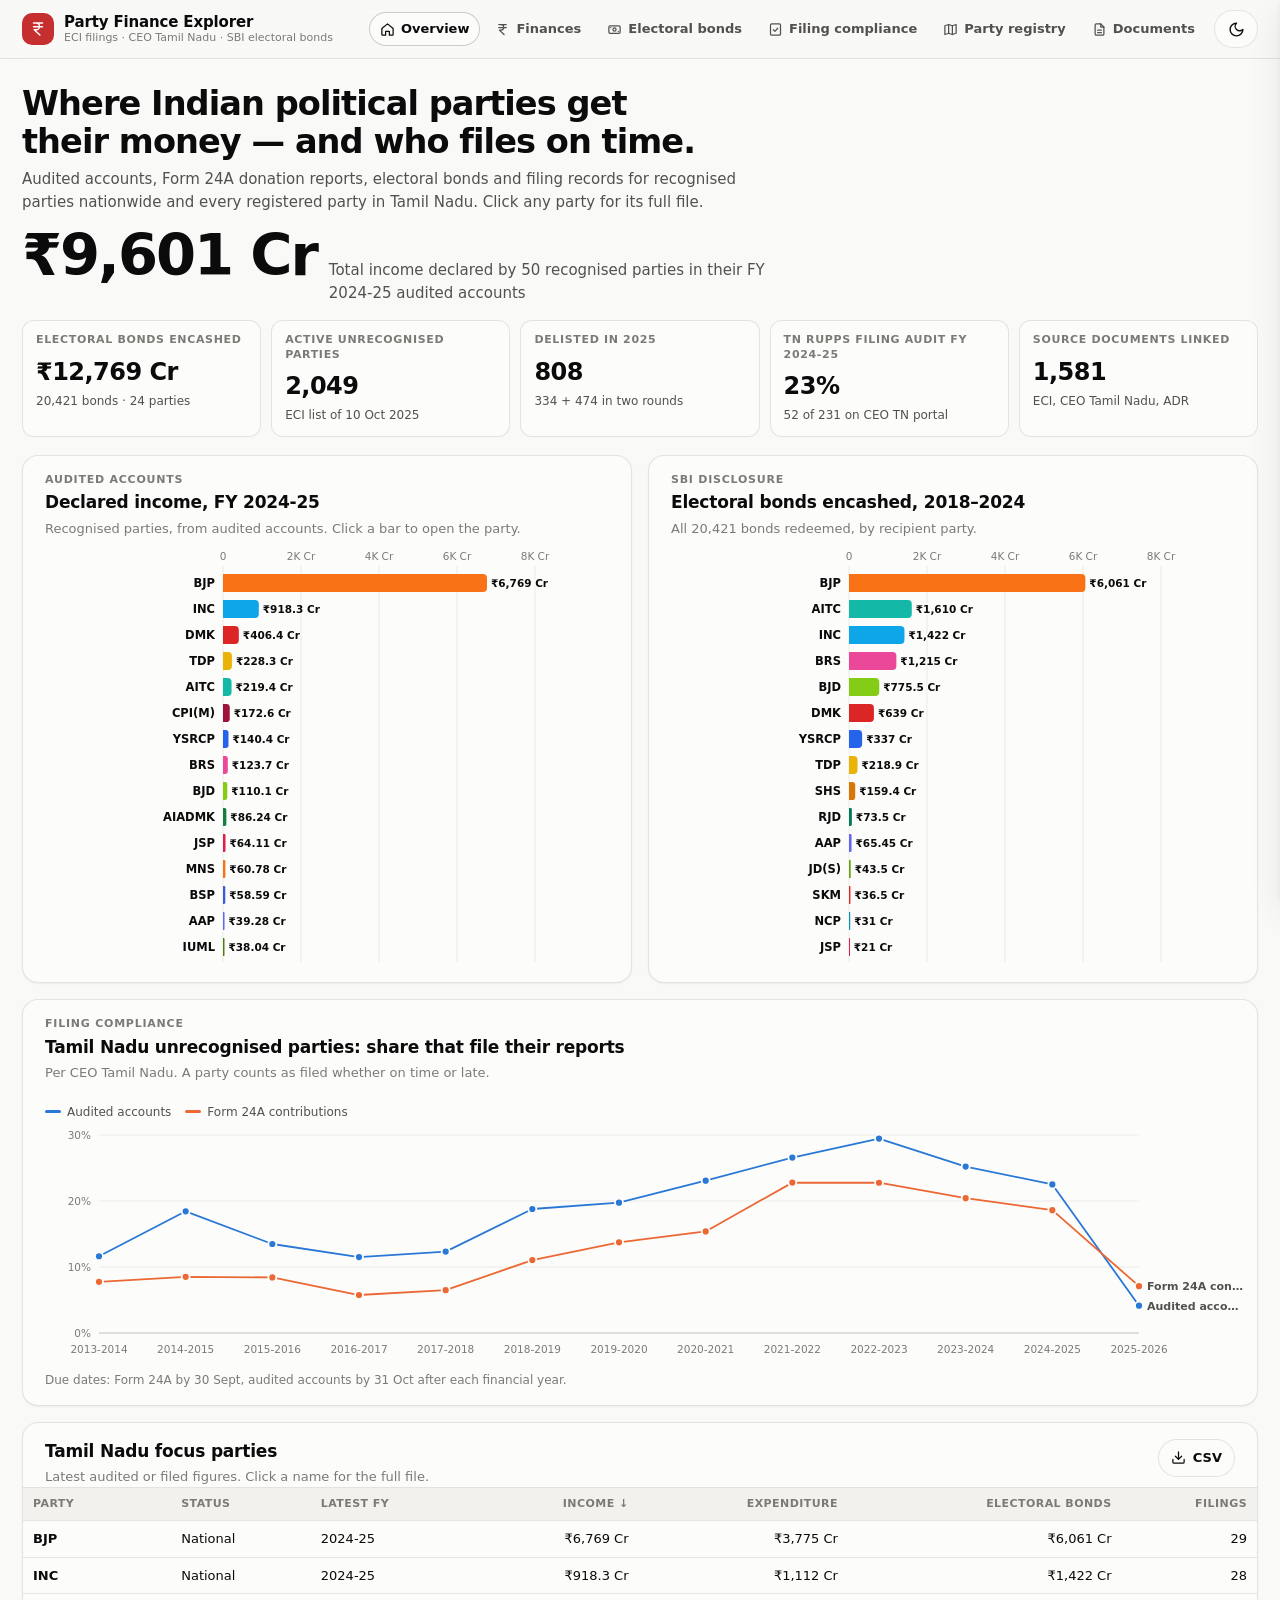
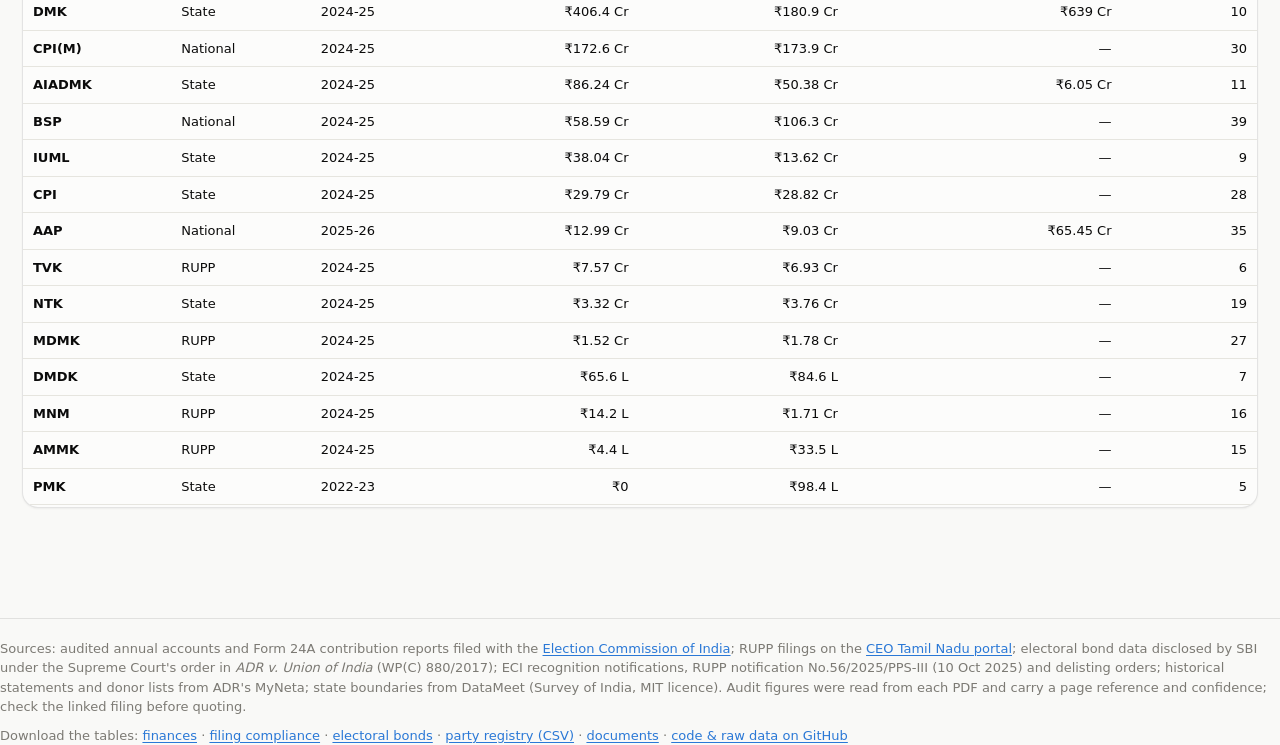
==== commit d9c0a39a: "feat: Form 24A donor history, itemised TN filings, scrollable grids on phones - ADR MyNeta donation " ====
--- a/public/index.html
+++ b/public/index.html
@@ -8,7 +8,7 @@
 <meta name="color-scheme" content="light dark">
 <link rel="icon" href="data:image/svg+xml,%3Csvg xmlns='http://www.w3.org/2000/svg' viewBox='0 0 32 32'%3E%3Crect width='32' height='32' rx='8' fill='%23c62f2f'/%3E%3Cpath d='M9 22V10h6.5a4 4 0 0 1 0 8H9' fill='none' stroke='%23fff' stroke-width='2.6' stroke-linecap='round' stroke-linejoin='round'/%3E%3C/svg%3E">
 <link rel="stylesheet" href="kit/kit.css?v=2b29d8f810">
-<link rel="stylesheet" href="app.css?v=886072bf6c">
+<link rel="stylesheet" href="app.css?v=c622450e30">
 </head>
 <body>
 <svg xmlns="http://www.w3.org/2000/svg" style="display:none" aria-hidden="true">
@@ -73,6 +73,6 @@
 </aside>
 
 <div class="tip" id="tip" role="status" aria-live="polite"></div>
-<script src="app.js?v=345c3a9f82" type="module"></script>
+<script src="app.js?v=c6096d5935" type="module"></script>
 </body>
 </html>
--- a/public/app.css
+++ b/public/app.css
@@ -156,3 +156,7 @@
 .stmt h3 { font-size: .8125rem; margin: 0 0 4px; color: var(--ink-2); }
 .stmt table.data td { padding: 5px 6px; font-size: .78rem; }
 .stmt table.data td.wrap { min-width: 0; }
+
+/* compliance grid: scrolls sideways on phones with the party column pinned */
+.hm-scroll { overflow-x: auto; overscroll-behavior-x: contain; margin: 0 calc(-1 * var(--gut)); padding: 0 var(--gut); }
+.hm .lab, .hm > .colh:first-child { position: sticky; left: calc(-1 * var(--gut)); background: var(--surface); z-index: 1; padding-left: var(--gut); margin-left: calc(-1 * var(--gut)); }
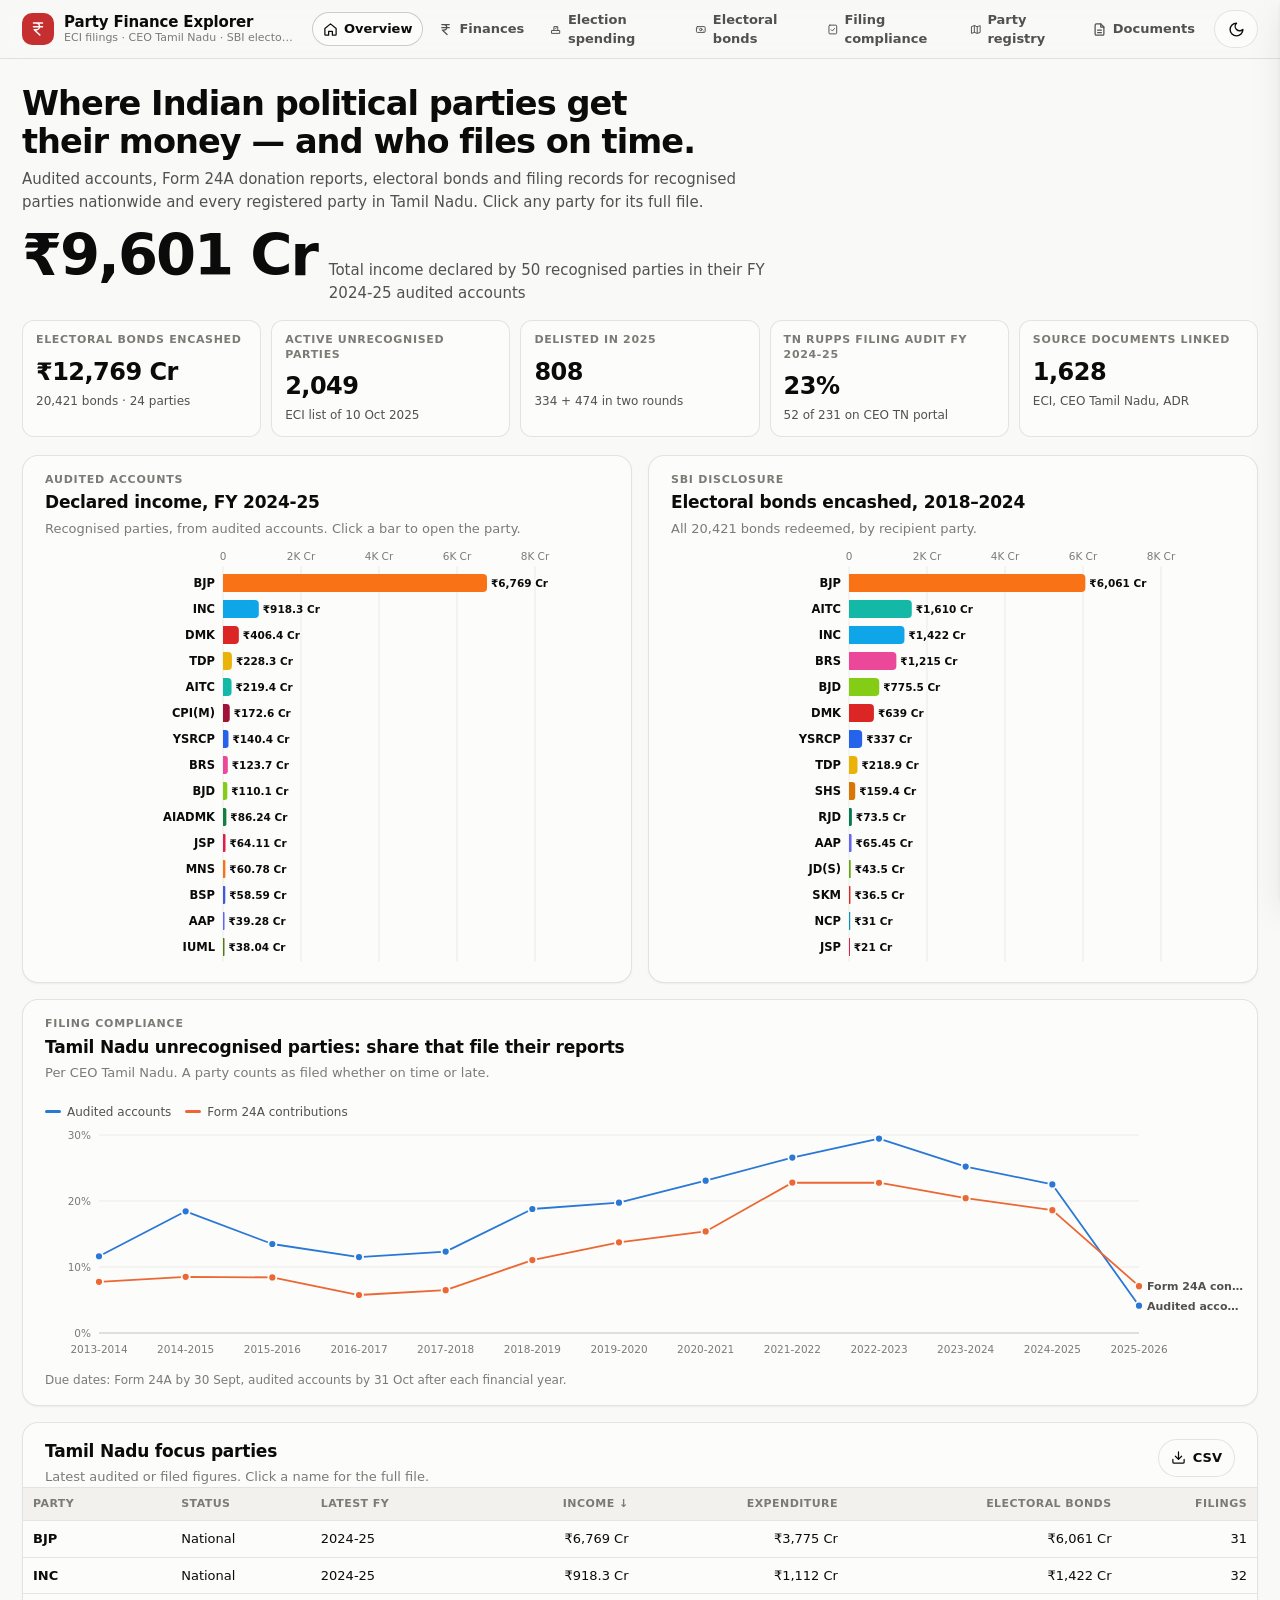
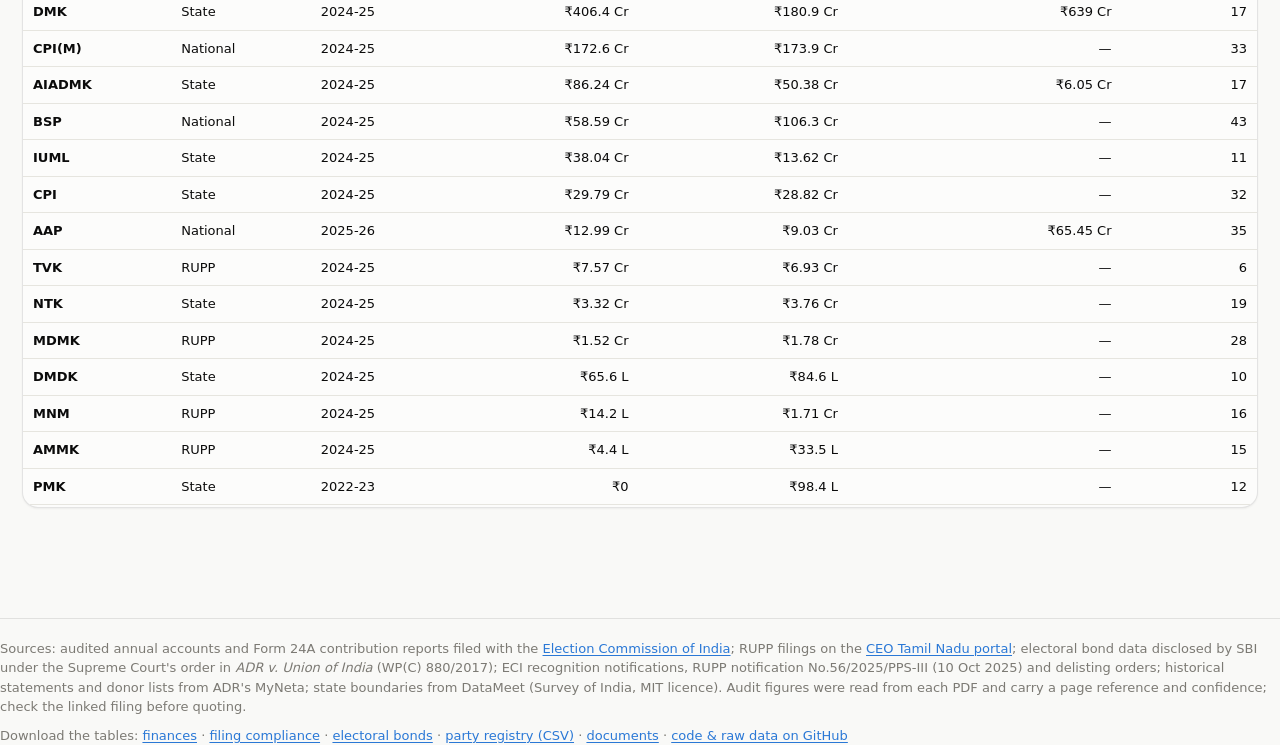
==== commit e9592728: "feat: election spending for Tamil Nadu elections, 2006-2026 - 174 election-expenditure statements co" ====
--- a/public/index.html
+++ b/public/index.html
@@ -17,6 +17,7 @@
   <symbol id="i-home" viewBox="0 0 24 24"><g fill="none" stroke="currentColor" stroke-linecap="round" stroke-linejoin="round" stroke-width="2"><path d="M3 10.5 12 3l9 7.5V20a1 1 0 0 1-1 1h-5v-6H9v6H4a1 1 0 0 1-1-1z"/></g></symbol>
   <symbol id="i-rupee" viewBox="0 0 24 24"><path fill="none" stroke="currentColor" stroke-linecap="round" stroke-linejoin="round" stroke-width="2" d="M6 4h12M6 9h12M14.5 20 7 13h2.5a4.5 4.5 0 0 0 0-9"/></symbol>
   <symbol id="i-bond" viewBox="0 0 24 24"><g fill="none" stroke="currentColor" stroke-linecap="round" stroke-linejoin="round" stroke-width="2"><rect x="3" y="6" width="18" height="12" rx="2"/><circle cx="12" cy="12" r="2.5"/><path d="M6 9v.01M18 15v.01"/></g></symbol>
+  <symbol id="i-vote" viewBox="0 0 24 24"><g fill="none" stroke="currentColor" stroke-linecap="round" stroke-linejoin="round" stroke-width="2"><path d="M4 14h16v6H4zM8 14V6h8v8"/><path d="m10 9 1.5 1.5L14 8"/></g></symbol>
   <symbol id="i-check" viewBox="0 0 24 24"><g fill="none" stroke="currentColor" stroke-linecap="round" stroke-linejoin="round" stroke-width="2"><rect x="4" y="3" width="16" height="18" rx="2"/><path d="m8.5 12.5 2.5 2.5 4.5-5"/></g></symbol>
   <symbol id="i-map" viewBox="0 0 24 24"><g fill="none" stroke="currentColor" stroke-linecap="round" stroke-linejoin="round" stroke-width="2"><path d="M9 4 3 6v14l6-2 6 2 6-2V4l-6 2z"/><path d="M9 4v14m6-12v14"/></g></symbol>
   <symbol id="i-doc" viewBox="0 0 24 24"><g fill="none" stroke="currentColor" stroke-linecap="round" stroke-linejoin="round" stroke-width="2"><path d="M14 3H7a2 2 0 0 0-2 2v14a2 2 0 0 0 2 2h10a2 2 0 0 0 2-2V8z"/><path d="M14 3v5h5M9 13h6M9 17h6"/></g></symbol>
@@ -41,6 +42,7 @@
   <nav class="topnav" id="nav" aria-label="Views">
     <a href="#overview"><svg aria-hidden="true"><use href="#i-home"></use></svg><span>Overview</span></a>
     <a href="#finance"><svg aria-hidden="true"><use href="#i-rupee"></use></svg><span>Finances</span></a>
+    <a href="#elections"><svg aria-hidden="true"><use href="#i-vote"></use></svg><span>Election spending</span></a>
     <a href="#bonds"><svg aria-hidden="true"><use href="#i-bond"></use></svg><span>Electoral bonds</span></a>
     <a href="#compliance"><svg aria-hidden="true"><use href="#i-check"></use></svg><span>Filing compliance</span></a>
     <a href="#registry"><svg aria-hidden="true"><use href="#i-map"></use></svg><span>Party registry</span></a>
@@ -73,6 +75,6 @@
 </aside>
 
 <div class="tip" id="tip" role="status" aria-live="polite"></div>
-<script src="app.js?v=c6096d5935" type="module"></script>
+<script src="app.js?v=3924fb6cf6" type="module"></script>
 </body>
 </html>
